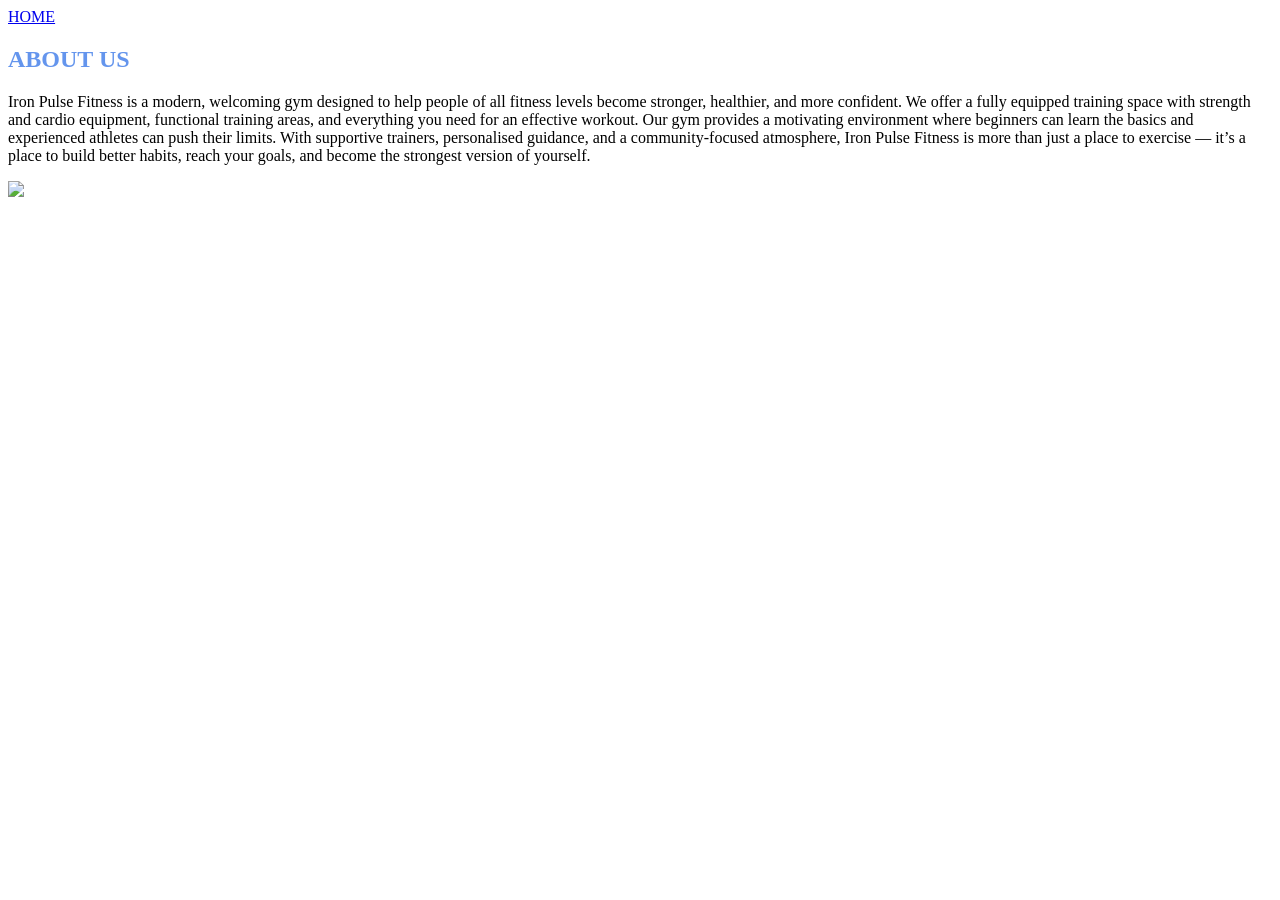
==== pages/about.html @ a39a0e3c "added files and folders" ====
<!DOCTYPE html>
<html lang="en">
<head>
    <meta charset="UTF-8">
    <meta name="viewport" content="width=device-width, initial-scale=1.0">
    <title>Iron Pulse Fitness - About Us</title>
</head>
<body>
    <a href="./Home.html">HOME</a>

    <!--THIS SECTION IS ABOUT IRON PULSE FITNESS AND A LITTLE MORE INSIGHT ABOUT US-->

    <section>
    <h1 style="color:cornflowerblue; text-align:left;">ABOUT US</h1>
            <p>Iron Pulse Fitness is a modern,
                welcoming gym designed to help people of all fitness levels become stronger, 
                healthier, and more confident. We offer a fully equipped training space with strength and cardio equipment, 
                functional training areas, and everything you need for an effective workout. 
                Our gym provides a motivating environment where beginners can learn the basics 
                and experienced athletes can push their limits. With supportive trainers, 
                personalised guidance, and a community-focused atmosphere, 
                Iron Pulse Fitness is more than just a place to exercise — it’s a place to build better habits, 
                reach your goals, and become the strongest version of yourself.

            </P>
            </section>
             <img src="./Assets/07-hadkaur_gym-website-design-915x518.jpg">
    
</body>
</html>
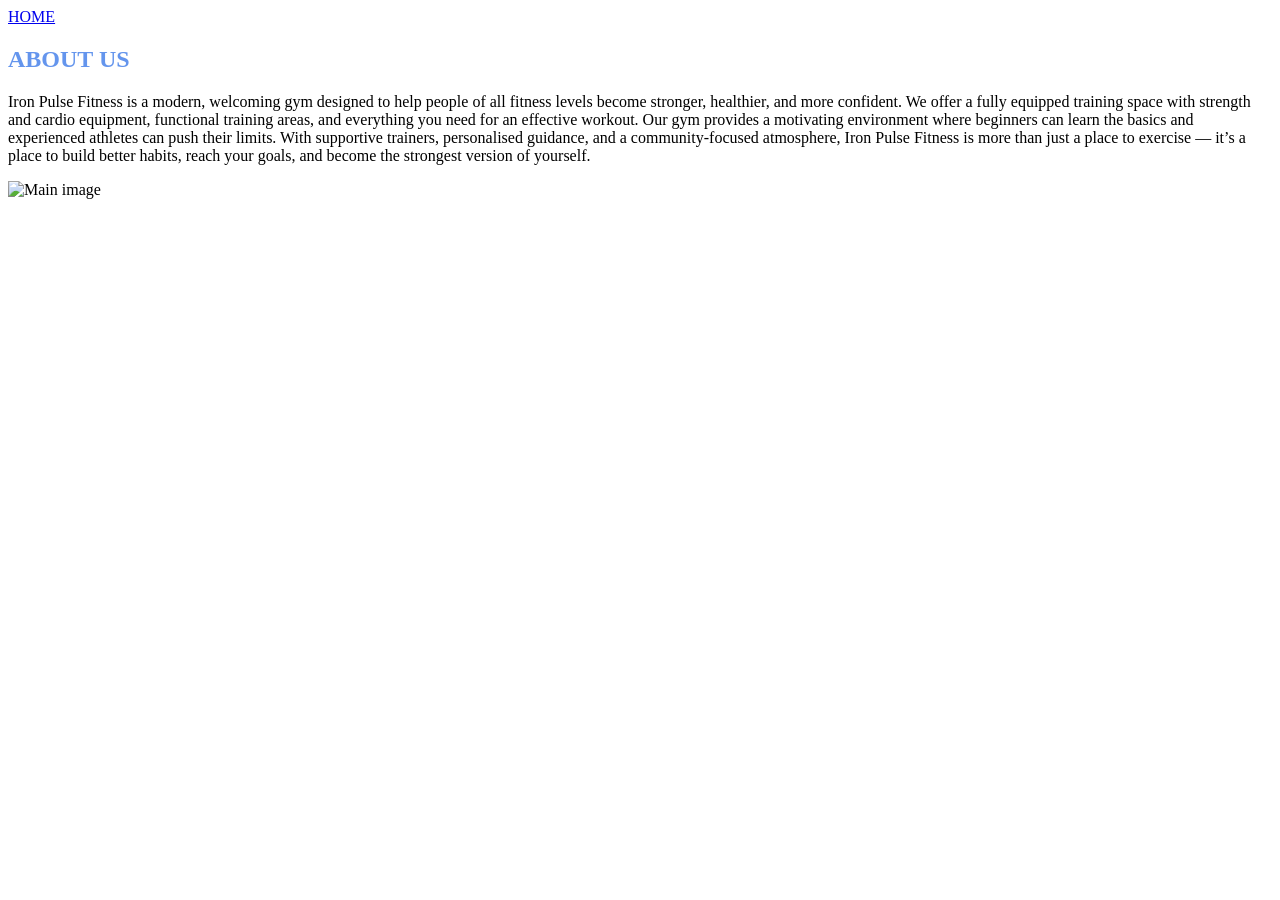
==== commit 8ee68d71: "changing link path" ====
--- a/pages/about.html
+++ b/pages/about.html
@@ -6,7 +6,7 @@
     <title>Iron Pulse Fitness - About Us</title>
 </head>
 <body>
-    <a href="./Home.html">HOME</a>
+    <a href="./home.html">HOME</a>
 
     <!--THIS SECTION IS ABOUT IRON PULSE FITNESS AND A LITTLE MORE INSIGHT ABOUT US-->
 
@@ -24,7 +24,7 @@
 
             </P>
             </section>
-             <img src="./Assets/07-hadkaur_gym-website-design-915x518.jpg">
+             <img src="./assets/images/07-hadkaur_gym-website-design-915x518.jpg" alt="Main image" width="75%" height="50%">
     
 </body>
 </html>
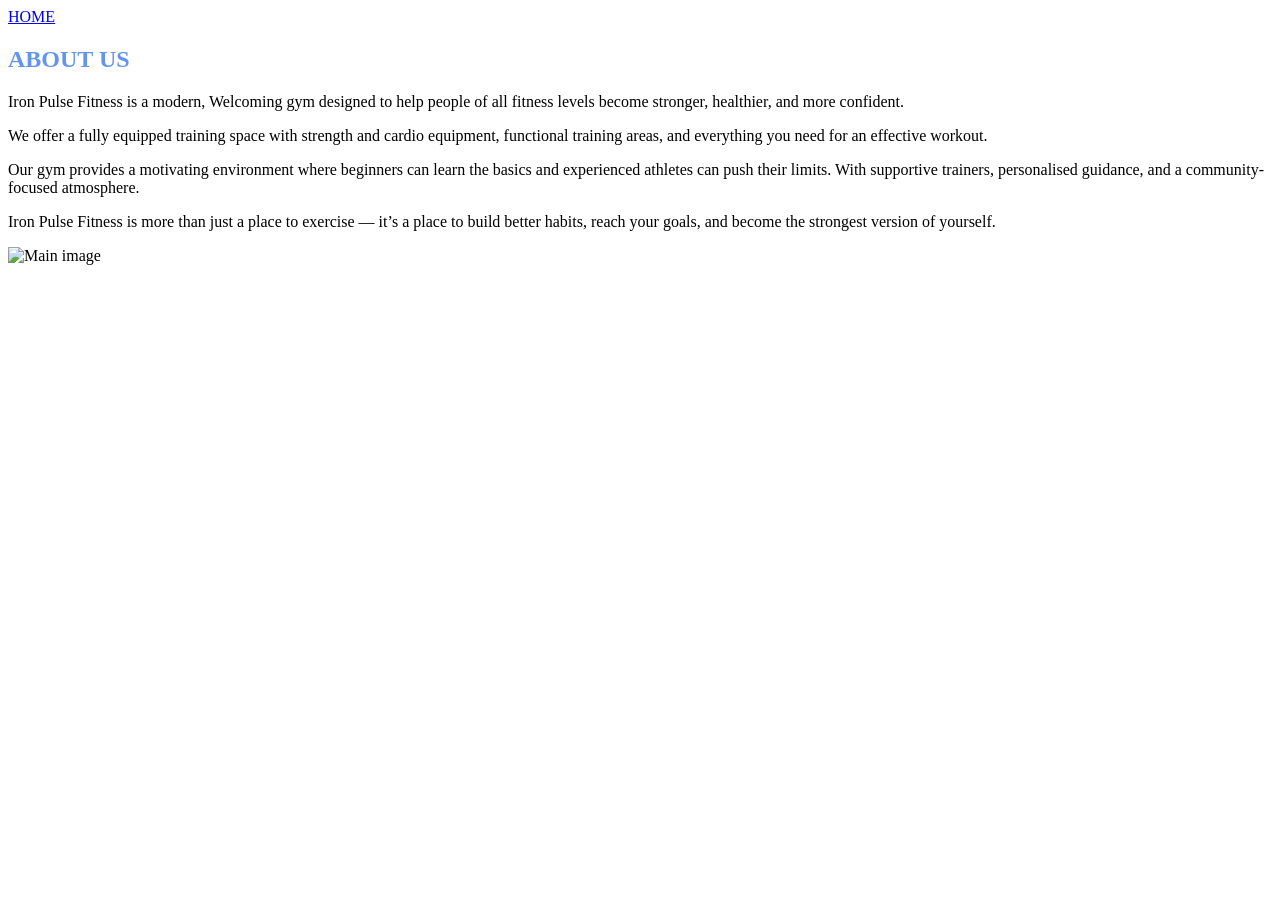
==== commit 34b42b94: "Fixed my links to ensure they work" ====
--- a/pages/about.html
+++ b/pages/about.html
@@ -3,7 +3,7 @@
 <head>
     <meta charset="UTF-8">
     <meta name="viewport" content="width=device-width, initial-scale=1.0">
-    <title>Iron Pulse Fitness - About Us</title>
+    <title style="text-align: center;">Iron Pulse Fitness - About Us</title>
 </head>
 <body>
     <a href="./home.html">HOME</a>
@@ -13,12 +13,19 @@
     <section>
     <h1 style="color:cornflowerblue; text-align:left;">ABOUT US</h1>
             <p>Iron Pulse Fitness is a modern,
-                welcoming gym designed to help people of all fitness levels become stronger, 
-                healthier, and more confident. We offer a fully equipped training space with strength and cardio equipment, 
+                Welcoming gym designed to help people of all fitness levels become stronger, 
+                healthier, and more confident.
+            </p>
+             <p>
+                We offer a fully equipped training space with strength and cardio equipment, 
                 functional training areas, and everything you need for an effective workout. 
+            </p>
+            <p>
                 Our gym provides a motivating environment where beginners can learn the basics 
                 and experienced athletes can push their limits. With supportive trainers, 
-                personalised guidance, and a community-focused atmosphere, 
+                personalised guidance, and a community-focused atmosphere.
+            </p>
+            <p> 
                 Iron Pulse Fitness is more than just a place to exercise — it’s a place to build better habits, 
                 reach your goals, and become the strongest version of yourself.
 
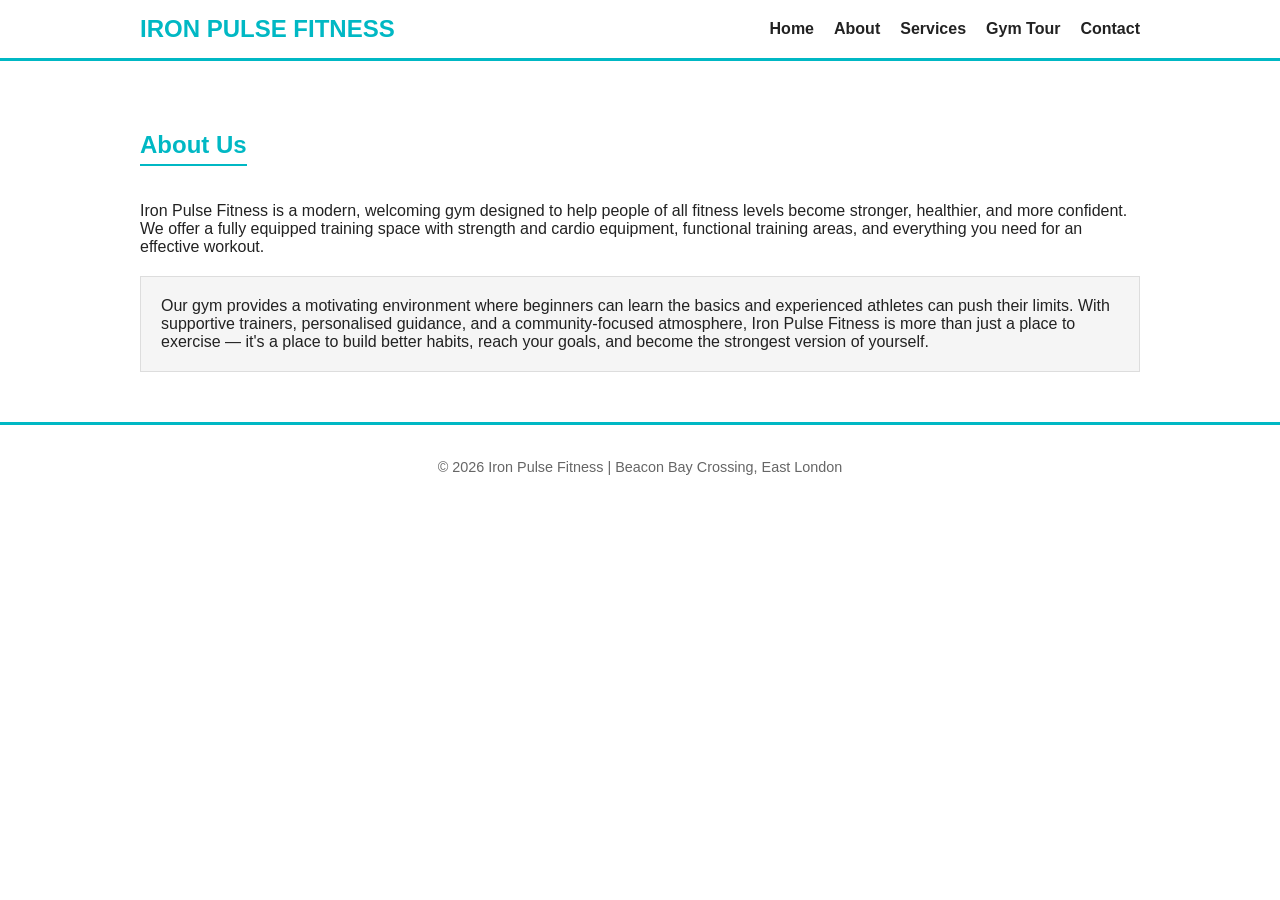
==== commit 26a2a90a: "Added stylesheet and linked to pages" ====
--- a/pages/about.html
+++ b/pages/about.html
@@ -4,34 +4,40 @@
     <meta charset="UTF-8">
     <meta name="viewport" content="width=device-width, initial-scale=1.0">
     <title style="text-align: center;">Iron Pulse Fitness - About Us</title>
+    <link rel="stylesheet" href="../assets/css/style.css">
 </head>
 <body>
-    <a href="./home.html">HOME</a>
+    <body>
 
-    <!--THIS SECTION IS ABOUT IRON PULSE FITNESS AND A LITTLE MORE INSIGHT ABOUT US-->
+<header>
+  <nav>
+    <h2>IRON PULSE FITNESS</h2>
+    <ul>
+       <li><a href="./home.html">Home</a></li>
+      <li><a href="./about.html">About</a></li>
+      <li><a href="./services.html" class="active">Services</a></li>
+      <li><a href="./gallery.html">Gym Tour</a></li>
+      <li><a href="./contact.html">Contact</a></li>
+    </ul>
+  </nav>
+</header>
 
-    <section>
-    <h1 style="color:cornflowerblue; text-align:left;">ABOUT US</h1>
-            <p>Iron Pulse Fitness is a modern,
-                Welcoming gym designed to help people of all fitness levels become stronger, 
-                healthier, and more confident.
-            </p>
-             <p>
-                We offer a fully equipped training space with strength and cardio equipment, 
-                functional training areas, and everything you need for an effective workout. 
-            </p>
-            <p>
-                Our gym provides a motivating environment where beginners can learn the basics 
-                and experienced athletes can push their limits. With supportive trainers, 
-                personalised guidance, and a community-focused atmosphere.
-            </p>
-            <p> 
-                Iron Pulse Fitness is more than just a place to exercise — it’s a place to build better habits, 
-                reach your goals, and become the strongest version of yourself.
+<section>
+  <h2 class="section-title">About Us</h2>
+  <p>Iron Pulse Fitness is a modern, welcoming gym designed to help people of all fitness levels become stronger, 
+    healthier, and more confident. We offer a fully equipped training space with strength and cardio equipment, 
+    functional training areas, and everything you need for an effective workout.</p>
+  <div class="about-box">
+    <p style="margin:0;">Our gym provides a motivating environment where beginners can learn the basics and experienced athletes can push their limits. 
+        With supportive trainers, personalised guidance, and a community-focused atmosphere, 
+        Iron Pulse Fitness is more than just a place to exercise — it's a place to build better habits, reach your goals, 
+        and become the strongest version of yourself.</p>
+  </div>
+</section>
 
-            </P>
-            </section>
-             <img src="./assets/images/07-hadkaur_gym-website-design-915x518.jpg" alt="Main image" width="75%" height="50%">
-    
+<footer>
+  <p>&copy; 2026 Iron Pulse Fitness | Beacon Bay Crossing, East London</p>
+</footer>
+
 </body>
-</html>+</html>
--- a/assets/css/style.css
+++ b/assets/css/style.css
@@ -0,0 +1,174 @@
+ body {
+    margin: 0;
+    background-color: #ffffff;
+    color: #222222;
+    font-family: Verdana, Arial, sans-serif;
+  }
+  header {
+    background-color: #ffffff;
+    border-bottom: 3px solid #00b8c4;
+    padding: 15px 20px;
+  }
+  nav {
+    display: flex;
+    justify-content: space-between;
+    align-items: center;
+    max-width: 1000px;
+    margin: 0 auto;
+  }
+  nav h2 {
+    color: #00b8c4;
+    margin: 0;
+  }
+  nav ul {
+    list-style: none;
+    display: flex;
+    gap: 20px;
+    margin: 0;
+    padding: 0;
+  }
+  nav a {
+    color: #222;
+    text-decoration: none;
+    font-weight: bold;
+  }
+  nav a:hover {
+    color: #00b8c4;
+    text-decoration: underline;
+  }
+
+  .hero {
+    text-align: center;
+    padding: 60px 20px;
+    border-bottom: 3px solid #00b8c4;
+  }
+  .hero h1 {
+    color: #00b8c4;
+    font-size: 2.5em;
+    margin-bottom: 10px;
+  }
+  .hero p {
+    max-width: 600px;
+    margin: 15px auto;
+    color: #444444;
+  }
+  .btn {
+    display: inline-block;
+    background-color: #00b8c4;
+    color: #fff;
+    padding: 10px 25px;
+    margin-top: 15px;
+    text-decoration: none;
+    font-weight: bold;
+    border: 2px solid #00b8c4;
+  }
+  .btn:hover {
+    background-color: #ffffff;
+    color: #00b8c4;
+  }
+
+  section {
+    max-width: 1000px;
+    margin: 0 auto;
+    padding: 50px 20px;
+  }
+  h2.section-title {
+    color: #00b8c4;
+    border-bottom: 2px solid #00b8c4;
+    display: inline-block;
+    padding-bottom: 5px;
+    margin-bottom: 20px;
+  }
+
+  .about-box {
+    background-color: #f5f5f5;
+    border: 1px solid #dddddd;
+    padding: 20px;
+    margin-top: 20px;
+  }
+
+  .services {
+    display: grid;
+    grid-template-columns: 1fr 1fr;
+    gap: 20px;
+  }
+  .service-card {
+    background-color: #ffffff;
+    border: 1px solid #00b8c4;
+    padding: 15px;
+  }
+  .service-card h3 {
+    color: #00b8c4;
+    margin-top: 0;
+  }
+
+  .gallery-grid {
+    display: grid;
+    grid-template-columns: 1fr 1fr 1fr;
+    gap: 10px;
+  }
+  .gallery-grid div {
+    background-color: #f5f5f5;
+    border: 1px dashed #00b8c4;
+    height: 150px;
+    display: flex;
+    align-items: center;
+    justify-content: center;
+    text-align: center;
+    color: #00b8c4;
+    font-weight: bold;
+    padding: 10px;
+  }
+
+  .contact-info {
+    list-style: none;
+    padding: 0;
+  }
+  .contact-info li {
+    margin-bottom: 10px;
+  }
+  .contact-info b {
+    color: #00b8c4;
+  }
+
+  iframe {
+    width: 100%;
+    height: 300px;
+    border: 1px solid #dddddd;
+    margin-top: 15px;
+  }
+
+  form {
+    margin-top: 20px;
+  }
+  form label {
+    display: block;
+    margin-top: 10px;
+    margin-bottom: 5px;
+  }
+  form input, form textarea {
+    width: 100%;
+    padding: 8px;
+    background-color: #ffffff;
+    border: 1px solid #dddddd;
+    color: #222222;
+  }
+  form button {
+    margin-top: 15px;
+  }
+
+  footer {
+    text-align: center;
+    padding: 20px;
+    background-color: #ffffff;
+    border-top: 3px solid #00b8c4;
+    color: #666666;
+    font-size: 0.9em;
+  }
+
+  @media (max-width: 700px) {
+    nav { flex-direction: column; gap: 10px; }
+    nav ul { flex-wrap: wrap; justify-content: center; }
+    .services { grid-template-columns: 1fr; }
+    .gallery-grid { grid-template-columns: 1fr; }
+  }
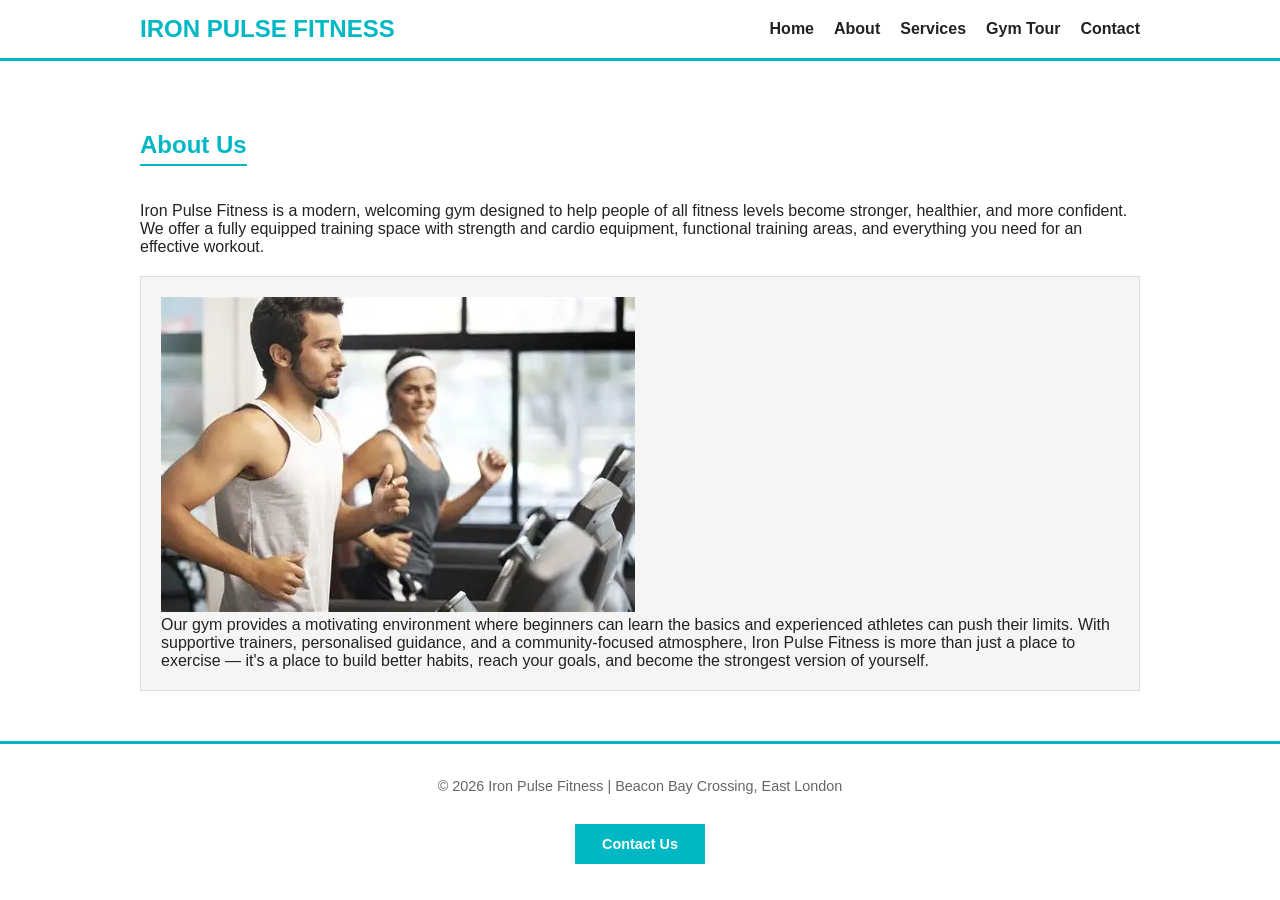
==== commit 350eacc8: "Added images Fixed headings and layout" ====
--- a/pages/about.html
+++ b/pages/about.html
@@ -13,7 +13,7 @@
   <nav>
     <h2>IRON PULSE FITNESS</h2>
     <ul>
-       <li><a href="./home.html">Home</a></li>
+       <li><a href="../index.html">Home</a></li>
       <li><a href="./about.html">About</a></li>
       <li><a href="./services.html" class="active">Services</a></li>
       <li><a href="./gallery.html">Gym Tour</a></li>
@@ -28,6 +28,10 @@
     healthier, and more confident. We offer a fully equipped training space with strength and cardio equipment, 
     functional training areas, and everything you need for an effective workout.</p>
   <div class="about-box">
+
+     <img src="../assets/images/OIP (1).webp" alt="Iron Pulse Fitness trainers and members" class="page-img">
+
+
     <p style="margin:0;">Our gym provides a motivating environment where beginners can learn the basics and experienced athletes can push their limits. 
         With supportive trainers, personalised guidance, and a community-focused atmosphere, 
         Iron Pulse Fitness is more than just a place to exercise — it's a place to build better habits, reach your goals, 
@@ -37,6 +41,7 @@
 
 <footer>
   <p>&copy; 2026 Iron Pulse Fitness | Beacon Bay Crossing, East London</p>
+  <a href="contact.html" class="btn">Contact Us</a>
 </footer>
 
 </body>
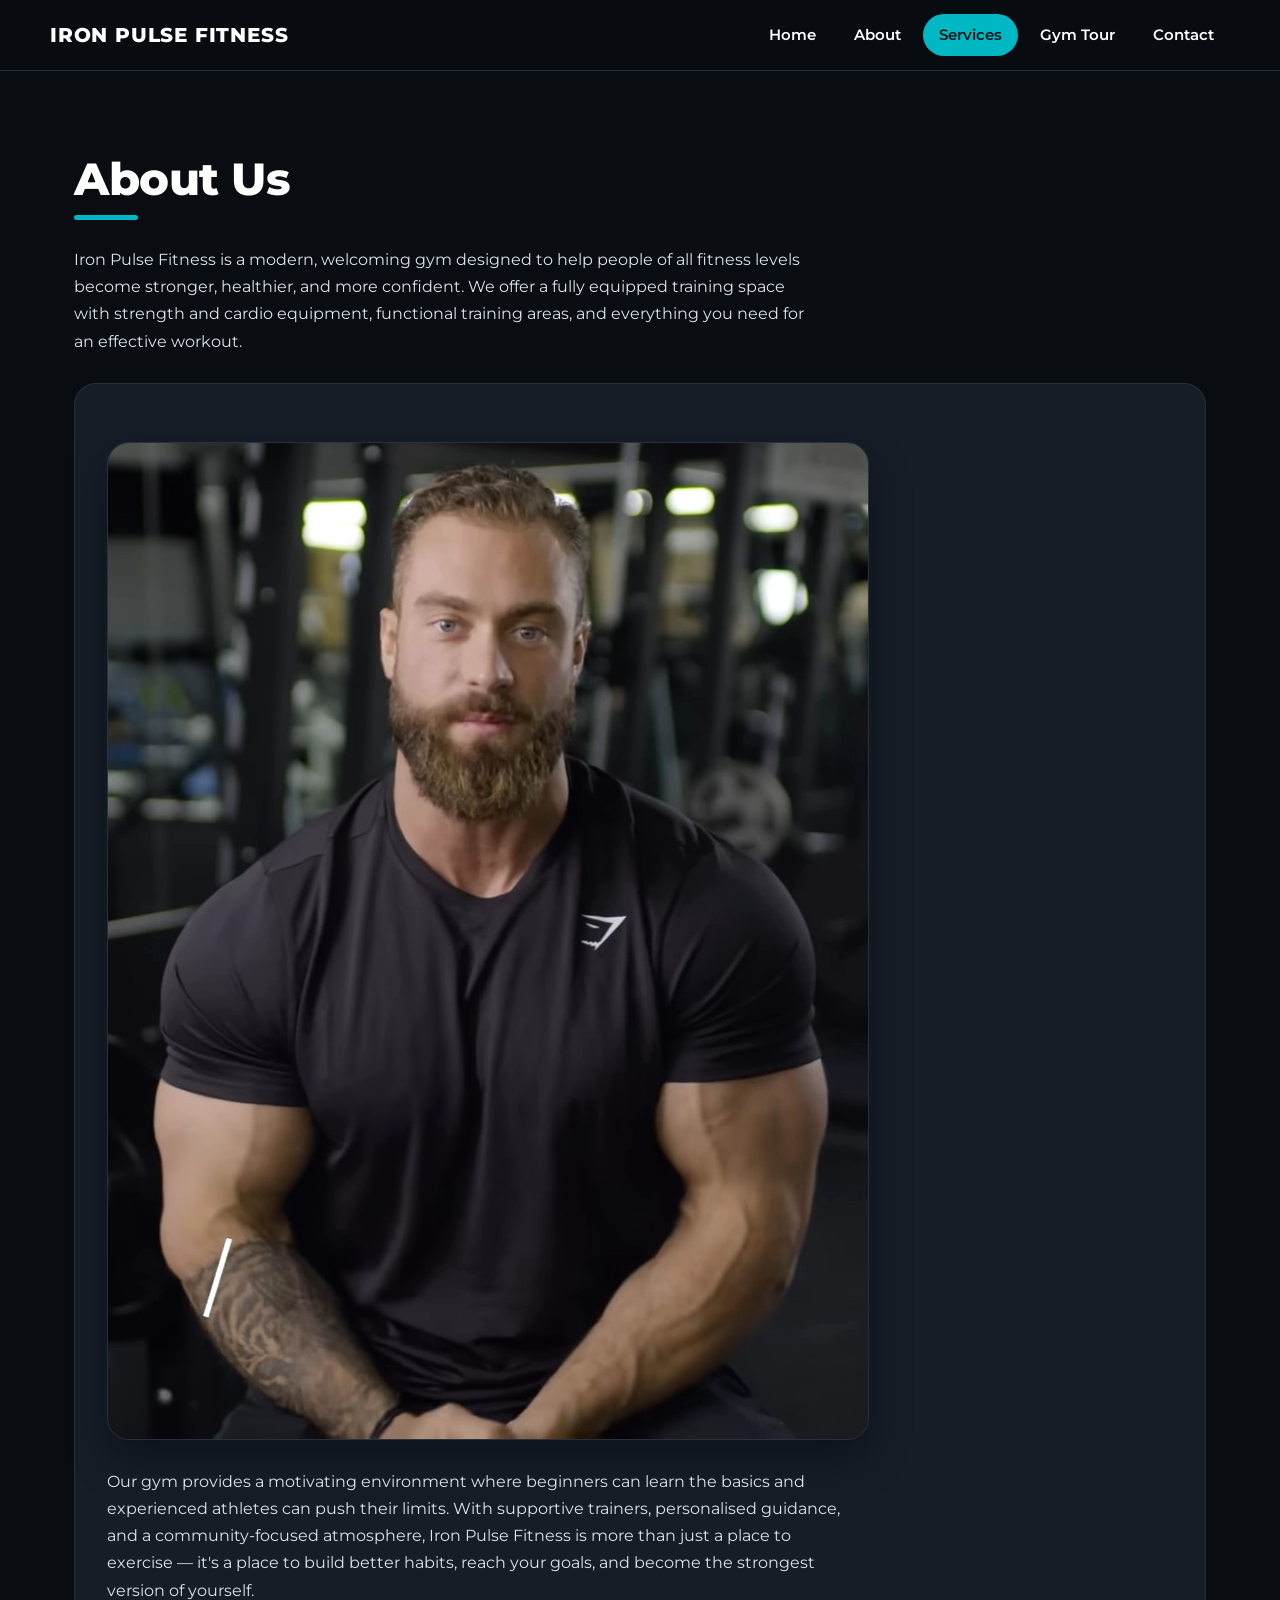
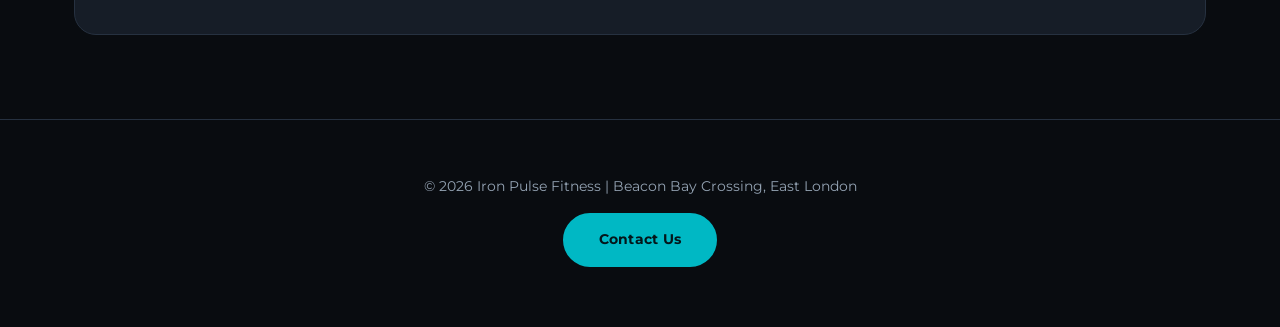
==== commit 28671490: "changes" ====
--- a/pages/about.html
+++ b/pages/about.html
@@ -11,6 +11,7 @@
 
 <header>
   <nav>
+    <!-- NAVBAR: same navigation markup is repeated at the top of every page, with the current page marked -->
     <h2>IRON PULSE FITNESS</h2>
     <ul>
        <li><a href="../index.html">Home</a></li>
@@ -23,13 +24,14 @@
 </header>
 
 <section>
+  <!-- ABOUT SECTION: longer description of the gym -->
   <h2 class="section-title">About Us</h2>
   <p>Iron Pulse Fitness is a modern, welcoming gym designed to help people of all fitness levels become stronger, 
     healthier, and more confident. We offer a fully equipped training space with strength and cardio equipment, 
     functional training areas, and everything you need for an effective workout.</p>
   <div class="about-box">
 
-     <img src="../assets/images/OIP (1).webp" alt="Iron Pulse Fitness trainers and members" class="page-img">
+     <img src="../assets/images/Chris_Bumstead_on_Gymshark.jpg" alt="Iron Pulse Fitness trainers and members" class="page-img">
 
 
     <p style="margin:0;">Our gym provides a motivating environment where beginners can learn the basics and experienced athletes can push their limits. 
@@ -40,6 +42,7 @@
 </section>
 
 <footer>
+  <!-- FOOTER: repeated on every page -->
   <p>&copy; 2026 Iron Pulse Fitness | Beacon Bay Crossing, East London</p>
   <a href="contact.html" class="btn">Contact Us</a>
 </footer>
--- a/assets/css/style.css
+++ b/assets/css/style.css
@@ -1,174 +1,574 @@
- body {
-    margin: 0;
-    background-color: #ffffff;
-    color: #222222;
-    font-family: Verdana, Arial, sans-serif;
-  }
-  header {
-    background-color: #ffffff;
-    border-bottom: 3px solid #00b8c4;
-    padding: 15px 20px;
-  }
-  nav {
-    display: flex;
-    justify-content: space-between;
-    align-items: center;
-    max-width: 1000px;
-    margin: 0 auto;
-  }
-  nav h2 {
-    color: #00b8c4;
-    margin: 0;
-  }
-  nav ul {
-    list-style: none;
-    display: flex;
-    gap: 20px;
-    margin: 0;
-    padding: 0;
-  }
-  nav a {
-    color: #222;
-    text-decoration: none;
-    font-weight: bold;
-  }
-  nav a:hover {
-    color: #00b8c4;
-    text-decoration: underline;
-  }
-
-  .hero {
-    text-align: center;
-    padding: 60px 20px;
-    border-bottom: 3px solid #00b8c4;
-  }
-  .hero h1 {
-    color: #00b8c4;
-    font-size: 2.5em;
-    margin-bottom: 10px;
-  }
-  .hero p {
-    max-width: 600px;
-    margin: 15px auto;
-    color: #444444;
-  }
-  .btn {
-    display: inline-block;
-    background-color: #00b8c4;
-    color: #fff;
-    padding: 10px 25px;
-    margin-top: 15px;
-    text-decoration: none;
-    font-weight: bold;
-    border: 2px solid #00b8c4;
-  }
-  .btn:hover {
-    background-color: #ffffff;
-    color: #00b8c4;
-  }
-
-  section {
-    max-width: 1000px;
-    margin: 0 auto;
-    padding: 50px 20px;
-  }
-  h2.section-title {
-    color: #00b8c4;
-    border-bottom: 2px solid #00b8c4;
-    display: inline-block;
-    padding-bottom: 5px;
-    margin-bottom: 20px;
-  }
-
-  .about-box {
-    background-color: #f5f5f5;
-    border: 1px solid #dddddd;
-    padding: 20px;
-    margin-top: 20px;
-  }
-
-  .services {
-    display: grid;
-    grid-template-columns: 1fr 1fr;
-    gap: 20px;
-  }
-  .service-card {
-    background-color: #ffffff;
-    border: 1px solid #00b8c4;
-    padding: 15px;
-  }
-  .service-card h3 {
-    color: #00b8c4;
-    margin-top: 0;
-  }
-
-  .gallery-grid {
-    display: grid;
-    grid-template-columns: 1fr 1fr 1fr;
-    gap: 10px;
-  }
-  .gallery-grid div {
-    background-color: #f5f5f5;
-    border: 1px dashed #00b8c4;
-    height: 150px;
-    display: flex;
-    align-items: center;
-    justify-content: center;
-    text-align: center;
-    color: #00b8c4;
-    font-weight: bold;
-    padding: 10px;
-  }
-
-  .contact-info {
-    list-style: none;
-    padding: 0;
-  }
-  .contact-info li {
-    margin-bottom: 10px;
-  }
-  .contact-info b {
-    color: #00b8c4;
-  }
-
-  iframe {
-    width: 100%;
-    height: 300px;
-    border: 1px solid #dddddd;
-    margin-top: 15px;
-  }
-
-  form {
-    margin-top: 20px;
-  }
-  form label {
-    display: block;
-    margin-top: 10px;
-    margin-bottom: 5px;
-  }
-  form input, form textarea {
-    width: 100%;
-    padding: 8px;
-    background-color: #ffffff;
-    border: 1px solid #dddddd;
-    color: #222222;
-  }
-  form button {
-    margin-top: 15px;
-  }
-
-  footer {
-    text-align: center;
-    padding: 20px;
-    background-color: #ffffff;
-    border-top: 3px solid #00b8c4;
-    color: #666666;
-    font-size: 0.9em;
-  }
-
-  @media (max-width: 700px) {
-    nav { flex-direction: column; gap: 10px; }
-    nav ul { flex-wrap: wrap; justify-content: center; }
-    .services { grid-template-columns: 1fr; }
-    .gallery-grid { grid-template-columns: 1fr; }
-  }
+/* =====================================================================
+   IRON PULSE FITNESS: stylesheet
+   Modern big-gym look: dark theme, bold rounded type, pill buttons,
+   split hero, rounded cards, one light section for contrast.
+   Includes styles for the JavaScript features. HTML content is unchanged.
+   ===================================================================== */
+
+@import url('https://fonts.googleapis.com/css2?family=Montserrat:wght@400;500;600;700;800&display=swap');
+
+/* ---------- Design tokens: change a colour here and it changes everywhere ----------
+   Want the blue look of Planet Fitness? Change --accent to #1f6bff and
+   --accent-bright to #5b95ff. Everything else follows. */
+:root {
+  --accent: #00b8c4;
+  --accent-bright: #35e6f0;
+  --accent-ink: #04161a;        /* text colour on top of the accent */
+  --black: #090c10;
+  --dark: #0e1319;
+  --card: #161d27;
+  --line: #263140;
+  --white: #ffffff;
+  --text: #dbe4ec;
+  --muted: #94a3b3;
+  --light-bg: #f1f5f8;
+  --light-text: #0e1319;
+  --light-muted: #5a6877;
+  --font: 'Montserrat', 'Segoe UI', Arial, sans-serif;
+  --radius: 22px;
+  --shadow: 0 18px 40px rgba(0, 0, 0, 0.35);
+  color-scheme: dark;
+}
+
+/* ---------- Base ---------- */
+* { box-sizing: border-box; }
+html { scroll-behavior: smooth; }
+body {
+  margin: 0;
+  background-color: var(--black);
+  color: var(--text);
+  font-family: var(--font);
+  font-size: 16px;
+  line-height: 1.7;
+  overflow-x: hidden;
+}
+img { max-width: 100%; }
+p { max-width: 68ch; }
+a { color: var(--accent-bright); }
+
+/* ---------- Header and navigation ---------- */
+header {
+  position: sticky;
+  top: 0;
+  z-index: 50;
+  background-color: rgba(9, 12, 16, 0.92);
+  backdrop-filter: blur(10px);
+  -webkit-backdrop-filter: blur(10px);
+  border-bottom: 1px solid var(--line);
+  padding: 14px 24px;
+  transition: box-shadow 0.3s ease;
+}
+header.scrolled { box-shadow: 0 8px 24px rgba(0, 0, 0, 0.5); }
+nav {
+  display: flex;
+  justify-content: space-between;
+  align-items: center;
+  max-width: 1180px;
+  margin: 0 auto;
+}
+nav h2 {
+  margin: 0;
+  color: var(--white);
+  font-weight: 800;
+  font-size: 1.25em;
+  letter-spacing: 0.04em;
+}
+nav ul {
+  list-style: none;
+  display: flex;
+  gap: 6px;
+  margin: 0;
+  padding: 0;
+}
+nav a {
+  display: block;
+  padding: 8px 16px;
+  border-radius: 999px;
+  color: var(--white);
+  text-decoration: none;
+  font-weight: 600;
+  font-size: 0.95em;
+  transition: background-color 0.2s ease, color 0.2s ease;
+}
+nav a:hover { background: var(--card); color: var(--accent-bright); text-decoration: none; }
+nav a.active { background: var(--accent); color: var(--accent-ink); }
+
+/* ---------- Hero: text on the left, photo on the right ---------- */
+.hero {
+  display: grid;
+  grid-template-columns: 1.1fr 1fr;
+  column-gap: 56px;
+  align-items: center;
+  padding: 90px max(24px, calc((100% - 1180px) / 2)) 100px;
+  background:
+    radial-gradient(circle at 85% 10%, rgba(0, 184, 196, 0.30), transparent 42%),
+    radial-gradient(circle at 0% 100%, rgba(0, 184, 196, 0.14), transparent 40%),
+    var(--black);
+  border-bottom: 1px solid var(--line);
+  text-align: left;
+}
+.hero h1 {
+  grid-column: 1;
+  margin: 0 0 6px;
+  color: var(--white);
+  font-weight: 800;
+  font-size: clamp(2.1em, 5vw, 3.9em);
+  line-height: 1.06;
+  letter-spacing: -0.01em;
+}
+.hero p {
+  grid-column: 1;
+  max-width: 540px;
+  margin: 18px 0 0;
+  color: var(--text);
+  font-size: 1.08em;
+}
+.hero .hero-img {
+  grid-column: 2;
+  grid-row: 1 / span 2;
+  display: block;
+  width: 100%;
+  height: auto;
+  border-radius: 28px;
+  border: 1px solid var(--line);
+  box-shadow: 0 30px 70px rgba(0, 0, 0, 0.6), 0 0 0 10px rgba(0, 184, 196, 0.10);
+}
+.hero h1, .hero p, .hero .hero-img {
+  opacity: 0;
+  transform: translateY(18px);
+  animation: rise 0.7s ease forwards;
+}
+.hero p { animation-delay: 0.15s; }
+.hero .hero-img { animation-delay: 0.3s; }
+@keyframes rise { to { opacity: 1; transform: none; } }
+
+/* ---------- Pill buttons ---------- */
+.btn {
+  display: inline-block;
+  background-color: var(--accent);
+  color: var(--accent-ink);
+  padding: 13px 34px;
+  margin-top: 15px;
+  text-decoration: none;
+  font-family: var(--font);
+  font-weight: 700;
+  font-size: 0.95em;
+  letter-spacing: 0.02em;
+  border: 2px solid var(--accent);
+  border-radius: 999px;
+  cursor: pointer;
+  transition: background-color 0.2s ease, color 0.2s ease, transform 0.15s ease, border-color 0.2s ease;
+}
+.btn:hover { background-color: transparent; color: var(--accent-bright); border-color: var(--accent-bright); }
+.btn:active { transform: scale(0.97); }
+.btn:disabled { opacity: 0.6; cursor: wait; }
+.btn:focus-visible { outline: 3px solid var(--white); outline-offset: 3px; }
+
+/* ---------- Sections (full-width alternating dark shades) ---------- */
+section {
+  max-width: 1180px;
+  margin: 0 auto;
+  padding: 84px 24px;
+}
+section:nth-of-type(even) {
+  background-color: var(--dark);
+  box-shadow: 0 0 0 100vmax var(--dark);
+  clip-path: inset(0 -100vmax);
+}
+h2.section-title {
+  display: block;
+  margin: 0 0 26px;
+  padding: 0 0 16px;
+  position: relative;
+  border: 0;
+  color: var(--white);
+  font-weight: 800;
+  font-size: clamp(1.9em, 4.5vw, 2.8em);
+  line-height: 1.1;
+  letter-spacing: -0.01em;
+}
+h2.section-title::after {
+  content: "";
+  position: absolute;
+  left: 0; bottom: 0;
+  width: 64px;
+  height: 5px;
+  border-radius: 99px;
+  background: var(--accent);
+}
+
+.page-img {
+  display: block;
+  max-width: 100%;
+  height: auto;
+  margin: 28px 0;
+  border-radius: var(--radius);
+  border: 1px solid var(--line);
+  box-shadow: var(--shadow);
+}
+
+.about-box {
+  background-color: var(--card);
+  border: 1px solid var(--line);
+  border-radius: var(--radius);
+  padding: 30px 32px;
+  margin-top: 28px;
+}
+.about-box a { color: var(--accent-bright); font-weight: 600; }
+
+/* ---------- Services ---------- */
+.services {
+  display: grid;
+  grid-template-columns: repeat(3, 1fr);
+  gap: 24px;
+}
+.service-card {
+  background-color: var(--card);
+  border: 1px solid var(--line);
+  border-radius: var(--radius);
+  padding: 22px;
+  transition: transform 0.25s ease, border-color 0.25s ease, box-shadow 0.25s ease;
+}
+.service-card:hover {
+  transform: translateY(-6px);
+  border-color: var(--accent);
+  box-shadow: 0 18px 38px rgba(0, 184, 196, 0.18);
+}
+.service-card h3 {
+  margin: 8px 0 14px;
+  color: var(--white);
+  font-weight: 700;
+  font-size: 1.2em;
+  line-height: 1.25;
+}
+.service-card p { margin: 14px 0 0; color: var(--muted); font-size: 0.95em; }
+.service-card img, .post-card img {
+  display: block;
+  width: 100%;
+  height: 190px;
+  object-fit: cover;
+  border-radius: 14px;
+}
+.tag {
+  display: inline-block;
+  padding: 3px 14px;
+  border: 1px solid var(--accent);
+  border-radius: 999px;
+  color: var(--accent-bright);
+  font-weight: 600;
+  font-size: 0.78em;
+}
+.card-in { animation: rise 0.45s ease both; }
+
+/* ---------- Search / filter / sort toolbar ---------- */
+.toolbar {
+  display: flex;
+  flex-wrap: wrap;
+  gap: 12px;
+  margin: 16px 0 20px;
+}
+.toolbar input[type="search"], .toolbar select {
+  padding: 13px 20px;
+  border: 1px solid var(--line);
+  border-radius: 999px;
+  background: var(--card);
+  color: var(--white);
+  font-family: var(--font);
+  font-size: 0.95em;
+}
+.toolbar input[type="search"] { flex: 1 1 260px; }
+.toolbar input::placeholder { color: var(--muted); }
+.toolbar input:focus, .toolbar select:focus {
+  outline: none;
+  border-color: var(--accent);
+  box-shadow: 0 0 0 3px rgba(0, 184, 196, 0.28);
+}
+.result-count { margin: 0 0 16px; color: var(--muted); font-size: 0.9em; }
+.empty-state {
+  grid-column: 1 / -1;
+  padding: 36px 20px;
+  text-align: center;
+  background: var(--card);
+  border: 1px dashed var(--accent);
+  border-radius: var(--radius);
+  color: var(--muted);
+}
+
+/* ---------- News & Tips: the one light section ---------- */
+#news {
+  background-color: var(--light-bg);
+  box-shadow: 0 0 0 100vmax var(--light-bg);
+  clip-path: inset(0 -100vmax);
+  color: var(--light-text);
+}
+#news h2.section-title { color: var(--light-text); }
+#news p { color: var(--light-muted); }
+#news .result-count { color: var(--light-muted); }
+#news .toolbar input[type="search"], #news .toolbar select {
+  background: var(--white);
+  border-color: #cfd8e0;
+  color: var(--light-text);
+}
+#news .toolbar input::placeholder { color: var(--light-muted); }
+#news .empty-state { background: var(--white); color: var(--light-muted); }
+
+.posts { display: grid; grid-template-columns: repeat(3, 1fr); gap: 24px; }
+.post-card {
+  background: var(--white);
+  border-radius: var(--radius);
+  padding: 14px 14px 22px;
+  box-shadow: 0 10px 28px rgba(14, 19, 25, 0.10);
+  transition: transform 0.25s ease, box-shadow 0.25s ease;
+}
+.post-card:hover { transform: translateY(-5px); box-shadow: 0 18px 36px rgba(14, 19, 25, 0.16); }
+.post-card img { height: 170px; border-radius: 14px; }
+.post-card time {
+  display: block;
+  margin: 16px 8px 0;
+  color: #00838c;
+  font-weight: 600;
+  font-size: 0.8em;
+}
+.post-card h3 {
+  margin: 4px 8px 8px;
+  color: var(--light-text);
+  font-weight: 700;
+  font-size: 1.08em;
+  line-height: 1.3;
+}
+.post-card p { margin: 0 8px; color: var(--light-muted); font-size: 0.92em; }
+.load-more-wrap { text-align: center; margin-top: 30px; }
+#news .btn:hover { color: #00838c; border-color: #00838c; }
+
+.skeleton {
+  height: 300px;
+  border-radius: var(--radius);
+  background: linear-gradient(90deg, #e3eaf0 25%, #d3dde6 50%, #e3eaf0 75%);
+  background-size: 200% 100%;
+  animation: shimmer 1.2s infinite linear;
+}
+@keyframes shimmer { to { background-position: -200% 0; } }
+
+/* ---------- Gym tour gallery ---------- */
+.gallery-grid {
+  display: grid;
+  grid-template-columns: repeat(3, 1fr);
+  gap: 16px;
+}
+.gallery-grid figure {
+  position: relative;
+  margin: 0;
+  overflow: hidden;
+  aspect-ratio: 3 / 2;
+  background: var(--card);
+  border-radius: var(--radius);
+  border: 1px solid var(--line);
+  cursor: zoom-in;
+}
+.gallery-grid figure:focus-visible { outline: 3px solid var(--accent); outline-offset: 3px; }
+.gallery-grid img {
+  display: block;
+  width: 100%;
+  height: 100%;
+  object-fit: cover;
+  transition: transform 0.5s ease;
+}
+.gallery-grid figure:hover img { transform: scale(1.08); }
+.gallery-grid figcaption {
+  position: absolute;
+  left: 0; right: 0; bottom: 0;
+  padding: 36px 18px 16px;
+  background: linear-gradient(transparent, rgba(9, 12, 16, 0.92));
+  color: var(--white);
+  font-weight: 700;
+  font-size: 1em;
+}
+
+/* ---------- Lightbox ---------- */
+.lightbox {
+  position: fixed;
+  inset: 0;
+  z-index: 100;
+  display: flex;
+  align-items: center;
+  justify-content: center;
+  background: rgba(4, 6, 9, 0.94);
+  opacity: 0;
+  visibility: hidden;
+  transition: opacity 0.25s ease, visibility 0.25s;
+}
+.lightbox.open { opacity: 1; visibility: visible; }
+.lightbox-figure { margin: 0; max-width: 90vw; text-align: center; }
+.lightbox-figure img {
+  max-width: 90vw;
+  max-height: 78vh;
+  border-radius: 18px;
+  box-shadow: 0 30px 80px rgba(0, 0, 0, 0.7);
+  transform: scale(0.94);
+  transition: transform 0.25s ease;
+}
+.lightbox.open img { transform: scale(1); }
+.lightbox-figure figcaption { margin-top: 18px; color: var(--white); font-weight: 600; }
+.lightbox button {
+  position: absolute;
+  width: 52px;
+  height: 52px;
+  border-radius: 50%;
+  background: var(--accent);
+  color: var(--accent-ink);
+  border: 0;
+  font-size: 1.7em;
+  line-height: 1;
+  cursor: pointer;
+  transition: background-color 0.2s, transform 0.15s;
+}
+.lightbox button:hover { background: var(--white); }
+.lightbox button:active { transform: scale(0.94); }
+.lightbox button:focus-visible { outline: 3px solid var(--white); outline-offset: 2px; }
+.lb-close { top: 20px; right: 20px; }
+.lb-prev { left: 20px; top: 50%; margin-top: -26px; }
+.lb-next { right: 20px; top: 50%; margin-top: -26px; }
+
+/* ---------- Contact ---------- */
+.contact-info {
+  list-style: none;
+  padding: 0;
+  display: grid;
+  grid-template-columns: 1fr 1fr;
+  gap: 14px;
+  margin: 28px 0;
+}
+.contact-info li {
+  margin: 0;
+  padding: 18px 22px;
+  background: var(--card);
+  border: 1px solid var(--line);
+  border-radius: 18px;
+  word-break: break-word;
+}
+.contact-info b {
+  display: block;
+  color: var(--accent-bright);
+  font-weight: 700;
+  font-size: 0.85em;
+}
+
+iframe {
+  display: block;
+  width: 100%;
+  height: 340px;
+  margin-top: 22px;
+  border: 1px solid var(--line);
+  border-radius: var(--radius);
+}
+
+form {
+  margin-top: 36px;
+  padding: 34px;
+  background: var(--card);
+  border: 1px solid var(--line);
+  border-radius: var(--radius);
+}
+form label {
+  display: block;
+  margin-top: 16px;
+  margin-bottom: 6px;
+  font-weight: 600;
+  font-size: 0.92em;
+  color: var(--white);
+}
+form input, form textarea {
+  width: 100%;
+  padding: 14px 18px;
+  background-color: var(--dark);
+  border: 1px solid var(--line);
+  border-radius: 14px;
+  color: var(--white);
+  font-family: var(--font);
+  font-size: 1em;
+  transition: border-color 0.2s, box-shadow 0.2s;
+}
+form input::placeholder, form textarea::placeholder { color: var(--muted); }
+form input:focus, form textarea:focus {
+  outline: none;
+  border-color: var(--accent);
+  box-shadow: 0 0 0 3px rgba(0, 184, 196, 0.28);
+}
+form button { margin-top: 22px; }
+form .error { min-height: 1.2em; margin-top: 4px; color: #ff8a8a; font-size: 0.85em; }
+form input.invalid, form textarea.invalid { border-color: #ff6b6b; }
+.form-success {
+  margin-top: 20px;
+  padding: 16px 20px;
+  background: rgba(0, 184, 196, 0.12);
+  border: 1px solid var(--accent);
+  border-radius: 14px;
+  color: var(--white);
+}
+
+/* ---------- Footer ---------- */
+footer {
+  text-align: center;
+  padding: 54px 24px 60px;
+  background-color: var(--black);
+  border-top: 1px solid var(--line);
+  color: var(--muted);
+  font-size: 0.9em;
+}
+footer p { margin: 0 auto; }
+
+/* ---------- Back to top ---------- */
+.to-top {
+  position: fixed;
+  right: 20px;
+  bottom: 20px;
+  z-index: 40;
+  width: 50px;
+  height: 50px;
+  border-radius: 50%;
+  background: var(--accent);
+  color: var(--accent-ink);
+  border: 0;
+  font-size: 1.3em;
+  font-weight: 800;
+  cursor: pointer;
+  box-shadow: var(--shadow);
+  opacity: 0;
+  visibility: hidden;
+  transition: opacity 0.3s, visibility 0.3s, background-color 0.2s;
+}
+.to-top.show { opacity: 1; visibility: visible; }
+.to-top:hover { background: var(--white); }
+
+/* ---------- Scroll reveal (added by JavaScript) ---------- */
+.reveal {
+  opacity: 0;
+  transform: translateY(24px);
+  transition: opacity 0.6s ease, transform 0.6s ease;
+}
+.reveal.visible { opacity: 1; transform: none; }
+
+/* ---------- Tablet ---------- */
+@media (max-width: 960px) {
+  .hero { grid-template-columns: 1fr; row-gap: 10px; padding-top: 64px; padding-bottom: 70px; }
+  .hero .hero-img { grid-column: 1; grid-row: auto; margin-top: 30px; }
+  .services, .posts { grid-template-columns: 1fr 1fr; }
+}
+
+/* ---------- Phone ---------- */
+@media (max-width: 700px) {
+  nav { flex-direction: column; gap: 10px; }
+  nav ul { flex-wrap: wrap; justify-content: center; }
+  nav a { padding: 7px 13px; }
+  section { padding: 58px 20px; }
+  .services, .posts, .gallery-grid, .contact-info { grid-template-columns: 1fr; }
+  form { padding: 22px; }
+  .lb-prev { left: 8px; }
+  .lb-next { right: 8px; }
+}
+
+@media (prefers-reduced-motion: reduce) {
+  html { scroll-behavior: auto; }
+  *, *::before, *::after { animation-duration: 0.01ms !important; transition-duration: 0.01ms !important; }
+  .reveal, .hero h1, .hero p, .hero .hero-img { opacity: 1; transform: none; }
+}
